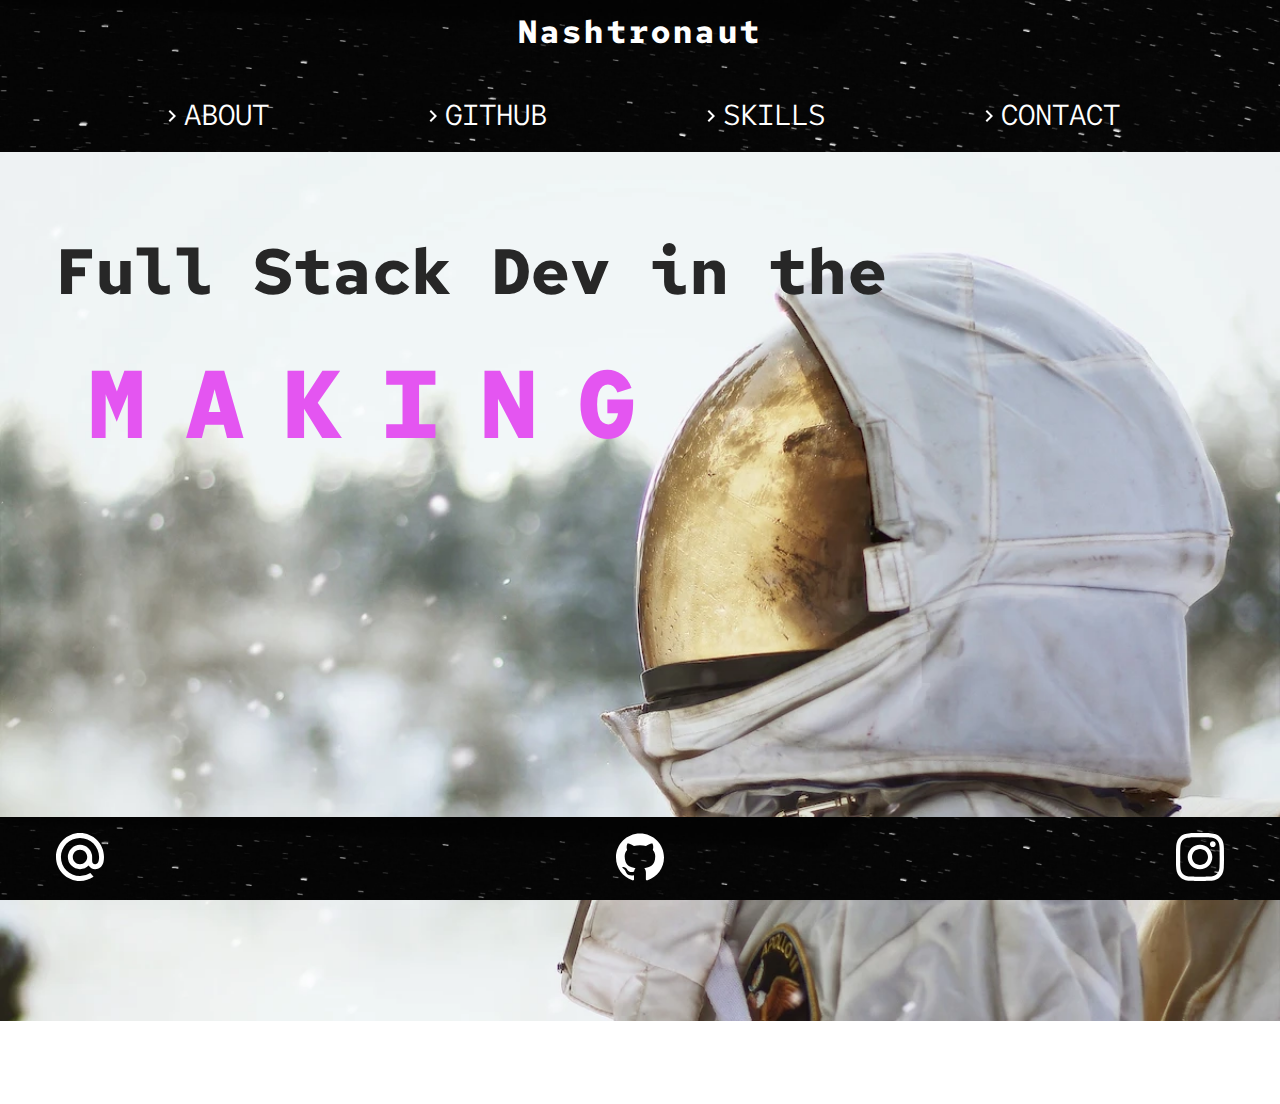
==== index.html @ c69553e6 "some work on media queries not functioning" ====
<!DOCTYPE html>
<html lang="en">
<head>
  <meta charset="UTF-8">
  <title>Nashtronaut Developer</title>
  <meta name="Author" content="Nash Boisvert">
  <meta content="width=device-width, initial-scale=1" name="viewport" />
  <link rel="preconnect" href="https://fonts.googleapis.com">
  <link rel="preconnect" href="https://fonts.gstatic.com" crossorigin>
  <link href="https://fonts.googleapis.com/css2?family=Red+Hat+Mono:wght@400;700&display=swap" rel="stylesheet">
  <link rel="stylesheet" href="css/reset.css">
  <link rel="stylesheet" href="css/styles.css">
  <script src="js/index.js" defer></script>
  <script src="js/projects.js"></script>
  <script src="js/skills.js"></script>
</head>
<body>
  <header>
    <div class="header-container">
      <h1><a href="#">Nashtronaut</a></h1>
      <svg class="menu-icon" xmlns="http://www.w3.org/2000/svg" height="24px" viewBox="0 0 24 24" width="24px" 
           fill="#FFFFFF"><path d="M0 0h24v24H0V0z" fill="none"/><path d="M6 10c-1.1 0-2 .9-2 2s.9 2 2 2 2-.9 2-2-.9-2-2-2zm12 0c-1.1 0-2 .9-2 2s.9 2 2 2 2-.9 2-2-.9-2-2-2zm-6 0c-1.1 0-2 .9-2 2s.9 2 2 2 2-.9 2-2-.9-2-2-2z"/></svg>
      <nav>
        <h2 class="hidden">Main navigation</h2>
        <ul class="main-menu">
          <li><svg xmlns="http://www.w3.org/2000/svg" height="24px" viewBox="0 0 24 24" width="24px" 
                   fill="#FFFFFF"><path d="M0 0h24v24H0V0z" fill="none"/><path 
                  d="M10 6L8.59 7.41 13.17 12l-4.58 4.59L10 18l6-6-6-6z"/></svg><a href="about.html">About</a></li>
          <li><svg xmlns="http://www.w3.org/2000/svg" height="24px" viewBox="0 0 24 24" width="24px" fill="#FFFFFF"><path d="M0 0h24v24H0V0z" fill="none"/><path d="M10 6L8.59 7.41 13.17 12l-4.58 4.59L10 18l6-6-6-6z"/></svg><a href="https://github.com/Nashtronaut">Github</a></li>
          <li><svg xmlns="http://www.w3.org/2000/svg" height="24px" viewBox="0 0 24 24" width="24px" 
                   fill="#FFFFFF"><path d="M0 0h24v24H0V0z" fill="none"/><path 
                  d="M10 6L8.59 7.41 13.17 12l-4.58 4.59L10 18l6-6-6-6z"/></svg><a href="skills.html">Skills</a></li>
          <li><svg xmlns="http://www.w3.org/2000/svg" height="24px" viewBox="0 0 24 24" width="24px"
                   fill="#FFFFFF"><path d="M0 0h24v24H0V0z" fill="none"/><path
                  d="M10 6L8.59 7.41 13.17 12l-4.58 4.59L10 18l6-6-6-6z"/></svg><a href="contact.html">Contact</a></li>
          
        </ul>
      </nav>
    </div>
  </header>
  
  <div class="main-page-content">
    <div class="title-container">
      <h2><span>Full </span><span>Stack </span><span>Dev </span><span>in the </span><span>Making</span></h2>  
    </div>
  </div>
  
  <footer>
    <div class="footer-container">
      <ul>
        <li><a href="contact.html"><svg role="img" viewBox="0 0 24 24" xmlns="http://www.w3.org/2000/svg"><title>Mail.Ru</title><path d="M15.61 12c0 1.99-1.62 3.61-3.61 3.61-1.99 0-3.61-1.62-3.61-3.61 0-1.99 1.62-3.61 3.61-3.61 1.99 0 3.61 1.62 3.61 3.61M12 0C5.383 0 0 5.383 0 12s5.383 12 12 12c2.424 0 4.761-.722 6.76-2.087l.034-.024-1.617-1.879-.027.017A9.494 9.494 0 0 1 12 21.54c-5.26 0-9.54-4.28-9.54-9.54 0-5.26 4.28-9.54 9.54-9.54 5.26 0 9.54 4.28 9.54 9.54a9.63 9.63 0 0 1-.225 2.05c-.301 1.239-1.169 1.618-1.82 1.568-.654-.053-1.42-.52-1.426-1.661V12A6.076 6.076 0 0 0 12 5.93 6.076 6.076 0 0 0 5.93 12 6.076 6.076 0 0 0 12 18.07a6.02 6.02 0 0 0 4.3-1.792 3.9 3.9 0 0 0 3.32 1.805c.874 0 1.74-.292 2.437-.821.719-.547 1.256-1.336 1.553-2.285.047-.154.135-.504.135-.507l.002-.013c.175-.76.253-1.52.253-2.457 0-6.617-5.383-12-12-12"/></svg></a></li>
        <li><a href="https://github.com/Nashtronaut"><svg role="img" viewBox="0 0 24 24" xmlns="http://www.w3.org/2000/svg"><title>GitHub</title><path d="M12 .297c-6.63 0-12 5.373-12 12 0 5.303 3.438 9.8 8.205 11.385.6.113.82-.258.82-.577 0-.285-.01-1.04-.015-2.04-3.338.724-4.042-1.61-4.042-1.61C4.422 18.07 3.633 17.7 3.633 17.7c-1.087-.744.084-.729.084-.729 1.205.084 1.838 1.236 1.838 1.236 1.07 1.835 2.809 1.305 3.495.998.108-.776.417-1.305.76-1.605-2.665-.3-5.466-1.332-5.466-5.93 0-1.31.465-2.38 1.235-3.22-.135-.303-.54-1.523.105-3.176 0 0 1.005-.322 3.3 1.23.96-.267 1.98-.399 3-.405 1.02.006 2.04.138 3 .405 2.28-1.552 3.285-1.23 3.285-1.23.645 1.653.24 2.873.12 3.176.765.84 1.23 1.91 1.23 3.22 0 4.61-2.805 5.625-5.475 5.92.42.36.81 1.096.81 2.22 0 1.606-.015 2.896-.015 3.286 0 .315.21.69.825.57C20.565 22.092 24 17.592 24 12.297c0-6.627-5.373-12-12-12"/></svg></a></li>
        <li><a href="https://www.instagram.com/nashtronaut_"><svg role="img" viewBox="0 0 24 24" 
                                                xmlns="http://www.w3.org/2000/svg"><title>
          Instagram</title><path d="M12 0C8.74 0 8.333.015 7.053.072 5.775.132 4.905.333 4.14.63c-.789.306-1.459.717-2.126 1.384S.935 3.35.63 4.14C.333 4.905.131 5.775.072 7.053.012 8.333 0 8.74 0 12s.015 3.667.072 4.947c.06 1.277.261 2.148.558 2.913.306.788.717 1.459 1.384 2.126.667.666 1.336 1.079 2.126 1.384.766.296 1.636.499 2.913.558C8.333 23.988 8.74 24 12 24s3.667-.015 4.947-.072c1.277-.06 2.148-.262 2.913-.558.788-.306 1.459-.718 2.126-1.384.666-.667 1.079-1.335 1.384-2.126.296-.765.499-1.636.558-2.913.06-1.28.072-1.687.072-4.947s-.015-3.667-.072-4.947c-.06-1.277-.262-2.149-.558-2.913-.306-.789-.718-1.459-1.384-2.126C21.319 1.347 20.651.935 19.86.63c-.765-.297-1.636-.499-2.913-.558C15.667.012 15.26 0 12 0zm0 2.16c3.203 0 3.585.016 4.85.071 1.17.055 1.805.249 2.227.415.562.217.96.477 1.382.896.419.42.679.819.896 1.381.164.422.36 1.057.413 2.227.057 1.266.07 1.646.07 4.85s-.015 3.585-.074 4.85c-.061 1.17-.256 1.805-.421 2.227-.224.562-.479.96-.899 1.382-.419.419-.824.679-1.38.896-.42.164-1.065.36-2.235.413-1.274.057-1.649.07-4.859.07-3.211 0-3.586-.015-4.859-.074-1.171-.061-1.816-.256-2.236-.421-.569-.224-.96-.479-1.379-.899-.421-.419-.69-.824-.9-1.38-.165-.42-.359-1.065-.42-2.235-.045-1.26-.061-1.649-.061-4.844 0-3.196.016-3.586.061-4.861.061-1.17.255-1.814.42-2.234.21-.57.479-.96.9-1.381.419-.419.81-.689 1.379-.898.42-.166 1.051-.361 2.221-.421 1.275-.045 1.65-.06 4.859-.06l.045.03zm0 3.678c-3.405 0-6.162 2.76-6.162 6.162 0 3.405 2.76 6.162 6.162 6.162 3.405 0 6.162-2.76 6.162-6.162 0-3.405-2.76-6.162-6.162-6.162zM12 16c-2.21 0-4-1.79-4-4s1.79-4 4-4 4 1.79 4 4-1.79 4-4 4zm7.846-10.405c0 .795-.646 1.44-1.44 1.44-.795 0-1.44-.646-1.44-1.44 0-.794.646-1.439 1.44-1.439.793-.001 1.44.645 1.44 1.439z"/></svg></a></li>
      </ul>
    </div>
  </footer>
</body>
</html>
---- css/styles.css ----
/*color pallette
hot pink #E455F1
black #272727

*/

body {
    font-family: 'Red Hat Mono', monospace;
    color: #272727;
}

/* Header/Nav styling */

.active {
    max-height: 100vh;
}

.footer-container a svg,
.main-menu li a,
nav,
.header-container h1 a,
.menu-icon {
    transition: 0.5s ease-in-out;
}

.footer-container a svg:hover,
.menu-icon:hover {
    fill: #E455F1;
}

footer,
header {
    background-image: url("../assests/images/neonbrand-OjxsirfohHU-unsplash.jpg");
    background-repeat: no-repeat;
    background-size: cover;
    color: white;
    padding: 1rem;
}

header {
    position: sticky;
    top: 0;
}

.header-container {
    display: flex;
    flex-flow: row wrap;
    justify-content: space-between;
    align-items: center;
    font-size: 1.5rem;
    max-width: 75rem;
    margin: 0 auto;
}

.header-container h1 a {
    letter-spacing: 0.2rem;
    text-decoration: none;
    color: white;
}


nav {
    width: 100%;
    text-align: right;
    line-height: 2.5;
    max-height: 0;
    overflow: hidden;
}

.main-menu li {
    display: flex;
    justify-content: right;
    align-items: center;
    font-size: 2rem;
    text-transform: uppercase;
}

.main-menu li a {
    color: white;
    text-decoration: none;
}

.main-menu li a:hover,
.header-container h1 a:hover,
.menu-icon:hover {
    color: #E455F1;
}

.main-menu li:first-child {
    margin-top: 2rem;
}

/* Home Page Content*/

.main-page-content {
    background-image: url("../assests/images/main-page-background-small.webp");
    background-size: cover;
    background-repeat: no-repeat;
    background-position-x: 40%;
    background-position-y: 40%;
    height: 93vh;
    padding: 1rem;
}

.title-container {
    max-width: 75rem;
    margin: 0 auto;
}

.title-container h2 {
    font-size: 3.5rem;
    max-font-size: 3.5rem;
    width: 70%;
    padding: 1rem;
    border-radius: 1rem;
    letter-spacing: 0.1rem;
    line-height: 1.25;
}

.title-container span {
    display: block;
}

.title-container span:last-of-type {
    color: #E455F1;
    margin-top: 2rem;
    letter-spacing: 0.7rem;
}

/* Skills Page Styles */

.skills-background {
    background-image: url("../assests/images/skills-page-background-second.webp");
    background-size: cover;
    background-position-x: 55%;
    background-repeat: no-repeat;
    padding: 1.5rem;
    height: 100vh;
}

.skill-flex-container {
    display: flex;
    flex-flow: column;
    gap: 1.5rem;
    max-width: 83rem;
    margin: 0 auto;
}

.skill {
    display: flex;
    flex-flow: column;
    justify-content: center;
    align-items: center;
    gap: 1rem;
    background: rgba(0,0,0,0.65);
    padding: 1.5rem;
    color: white;
    line-height: 2.5;
    border-radius: 1rem;
    box-shadow: 0 0 1px 1px rgba(0,0,0,0.65);
    text-align: center;
}

.skill img {
    width: 15%;
}

.progress-container {
    display: block;
    height: 1rem;
    width: 80%;
    background-color: grey;
    border-radius: 1rem;
}

.progress-bar {
    background-color: #E455F1;
    height: 1rem;
    width: 80%;
    border-radius: 1rem;
}

/* Footer Styles */
footer {
    position: sticky;
    bottom: 0;
}

.footer-container {
    max-width: 75rem;
    margin: 0 auto;
}

.footer-container ul {
    display: flex;
    justify-content: space-between;
    align-items: center;
    padding: 0 1rem;
}

.footer-container svg {
    fill: white;
    width: 2rem;
}

@media screen and (min-width: 480px) {
    /* MEDIUM Nav Bar*/
    
    .title-container {
        position: relative;
        top: -5rem
    }
    
    .menu-icon {
        display: none;
    }
    
    header h1 {
        font-size: 2rem;
    }
    
    .header-container {
        align-items: center;
        justify-content: center;
    }
    
    header {
        padding-bottom: 0;
    }
    
    nav {
        width: 100%;
        max-height: initial;
        margin-top: 2rem;
    }
    
    .main-menu {
        display: flex;
        justify-content: space-evenly;
        gap: 2rem;
    }
    
    .main-menu li {
        font-size: 1.3rem;
    }
    
    .main-menu li:first-child {
        margin: 0;
    }
    
    /* MEDIUM Main Page Content */
    .main-page-content {
        background-image: url("../assests/images/main-page-background-medium.webp");
    }
    
    .main-page-content h2 {
        text-align: center;
        margin: 0 auto;
        width: 100%;
        position: relative;
        top: 8rem;
        font-size: 7vw;
    }
    
    .main-page-content span {
        display: inline;
    }
    
    .main-page-content span:last-of-type {
        display: block;
        letter-spacing: 2.5rem;
        margin: 2rem;
        font-weight: 700;
    }

    .footer-container svg {
        width: 3rem;
    }
    
    /*MEDIUM Skills Page */
    
    .skill {
        width: 39%;
    }
    
    .skill h2 {
        font-size: 1.5rem;
    }
    
    .skill p:last-of-type {
        font-size: 1.3rem;
        font-weight: bold;
    }
    
    .skill-flex-container {
        flex-flow: row wrap;
        justify-content: center;
    }
}

@media screen and (min-width: 770px) {
    .main-page-content {
        background-position-y: 10;
    }
    
    .title-container h2 {
        font-size: 4rem;
        text-align: left;
    }
    
    .title-container h2 span:last-of-type {
        font-size: 6rem;
        text-transform: uppercase;
    }
    
    .main-menu li {
        font-size: 1.8rem;
    }
    
    .skill {
        width: 25%;
    }
}
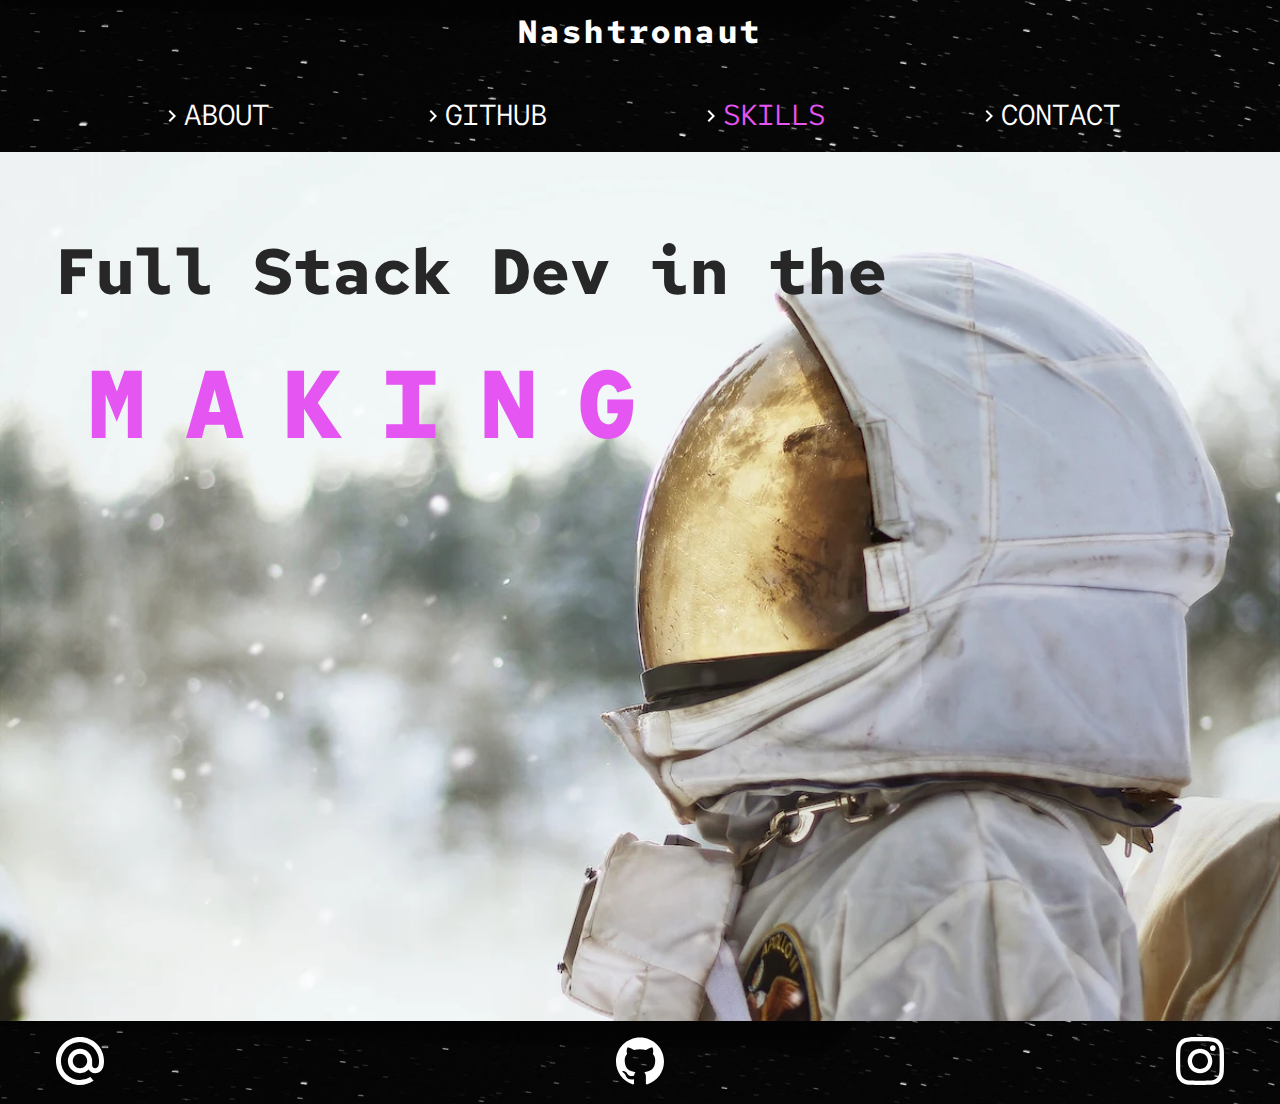
==== commit 9bb9779f: "Copy and pasted working nav from other pages" ====
--- a/index.html
+++ b/index.html
@@ -15,29 +15,29 @@
   <script src="js/skills.js"></script>
 </head>
 <body>
-  <header>
-    <div class="header-container">
-      <h1><a href="#">Nashtronaut</a></h1>
-      <svg class="menu-icon" xmlns="http://www.w3.org/2000/svg" height="24px" viewBox="0 0 24 24" width="24px" 
-           fill="#FFFFFF"><path d="M0 0h24v24H0V0z" fill="none"/><path d="M6 10c-1.1 0-2 .9-2 2s.9 2 2 2 2-.9 2-2-.9-2-2-2zm12 0c-1.1 0-2 .9-2 2s.9 2 2 2 2-.9 2-2-.9-2-2-2zm-6 0c-1.1 0-2 .9-2 2s.9 2 2 2 2-.9 2-2-.9-2-2-2z"/></svg>
-      <nav>
-        <h2 class="hidden">Main navigation</h2>
-        <ul class="main-menu">
-          <li><svg xmlns="http://www.w3.org/2000/svg" height="24px" viewBox="0 0 24 24" width="24px" 
-                   fill="#FFFFFF"><path d="M0 0h24v24H0V0z" fill="none"/><path 
-                  d="M10 6L8.59 7.41 13.17 12l-4.58 4.59L10 18l6-6-6-6z"/></svg><a href="about.html">About</a></li>
-          <li><svg xmlns="http://www.w3.org/2000/svg" height="24px" viewBox="0 0 24 24" width="24px" fill="#FFFFFF"><path d="M0 0h24v24H0V0z" fill="none"/><path d="M10 6L8.59 7.41 13.17 12l-4.58 4.59L10 18l6-6-6-6z"/></svg><a href="https://github.com/Nashtronaut">Github</a></li>
-          <li><svg xmlns="http://www.w3.org/2000/svg" height="24px" viewBox="0 0 24 24" width="24px" 
-                   fill="#FFFFFF"><path d="M0 0h24v24H0V0z" fill="none"/><path 
-                  d="M10 6L8.59 7.41 13.17 12l-4.58 4.59L10 18l6-6-6-6z"/></svg><a href="skills.html">Skills</a></li>
-          <li><svg xmlns="http://www.w3.org/2000/svg" height="24px" viewBox="0 0 24 24" width="24px"
-                   fill="#FFFFFF"><path d="M0 0h24v24H0V0z" fill="none"/><path
-                  d="M10 6L8.59 7.41 13.17 12l-4.58 4.59L10 18l6-6-6-6z"/></svg><a href="contact.html">Contact</a></li>
-          
-        </ul>
-      </nav>
-    </div>
-  </header>
+<header>
+  <div class="header-container">
+    <h1><a href="index.html">Nashtronaut</a></h1>
+    <svg class="menu-icon" xmlns="http://www.w3.org/2000/svg" height="24px" viewBox="0 0 24 24" width="24px"
+         fill="#FFFFFF"><path d="M0 0h24v24H0V0z" fill="none"/><path d="M6 10c-1.1 0-2 .9-2 2s.9 2 2 2 2-.9 2-2-.9-2-2-2zm12 0c-1.1 0-2 .9-2 2s.9 2 2 2 2-.9 2-2-.9-2-2-2zm-6 0c-1.1 0-2 .9-2 2s.9 2 2 2 2-.9 2-2-.9-2-2-2z"/></svg>
+    <nav>
+      <h2 class="hidden">Main navigation</h2>
+      <ul class="main-menu">
+        <li><svg xmlns="http://www.w3.org/2000/svg" height="24px" viewBox="0 0 24 24" width="24px"
+                 fill="#FFFFFF"><path d="M0 0h24v24H0V0z" fill="none"/><path
+                d="M10 6L8.59 7.41 13.17 12l-4.58 4.59L10 18l6-6-6-6z"/></svg><a href="about.html">About</a></li>
+        <li><svg xmlns="http://www.w3.org/2000/svg" height="24px" viewBox="0 0 24 24" width="24px" fill="#FFFFFF"><path d="M0 0h24v24H0V0z" fill="none"/><path d="M10 6L8.59 7.41 13.17 12l-4.58 4.59L10 18l6-6-6-6z"/></svg><a href="https://github.com/Nashtronaut">Github</a></li>
+        <li><svg xmlns="http://www.w3.org/2000/svg" height="24px" viewBox="0 0 24 24" width="24px"
+                 fill="#FFFFFF"><path d="M0 0h24v24H0V0z" fill="none"/><path
+                d="M10 6L8.59 7.41 13.17 12l-4.58 4.59L10 18l6-6-6-6z"/></svg><a style="color: #E455F1" href="skills.html">Skills
+        </a></li>
+        <li><svg xmlns="http://www.w3.org/2000/svg" height="24px" viewBox="0 0 24 24" width="24px"
+                 fill="#FFFFFF"><path d="M0 0h24v24H0V0z" fill="none"/><path
+                d="M10 6L8.59 7.41 13.17 12l-4.58 4.59L10 18l6-6-6-6z"/></svg><a href="contact.html">Contact</a></li>
+      </ul>
+    </nav>
+  </div>
+</header>
   
   <div class="main-page-content">
     <div class="title-container">
--- a/css/styles.css
+++ b/css/styles.css
@@ -135,7 +135,8 @@
     background-position-x: 55%;
     background-repeat: no-repeat;
     padding: 1.5rem;
-    height: 100vh;
+    height: 101vh;
+    background-attachment: fixed;
 }
 
 .skill-flex-container {
@@ -181,10 +182,7 @@
 }
 
 /* Footer Styles */
-footer {
-    position: sticky;
-    bottom: 0;
-}
+
 
 .footer-container {
     max-width: 75rem;
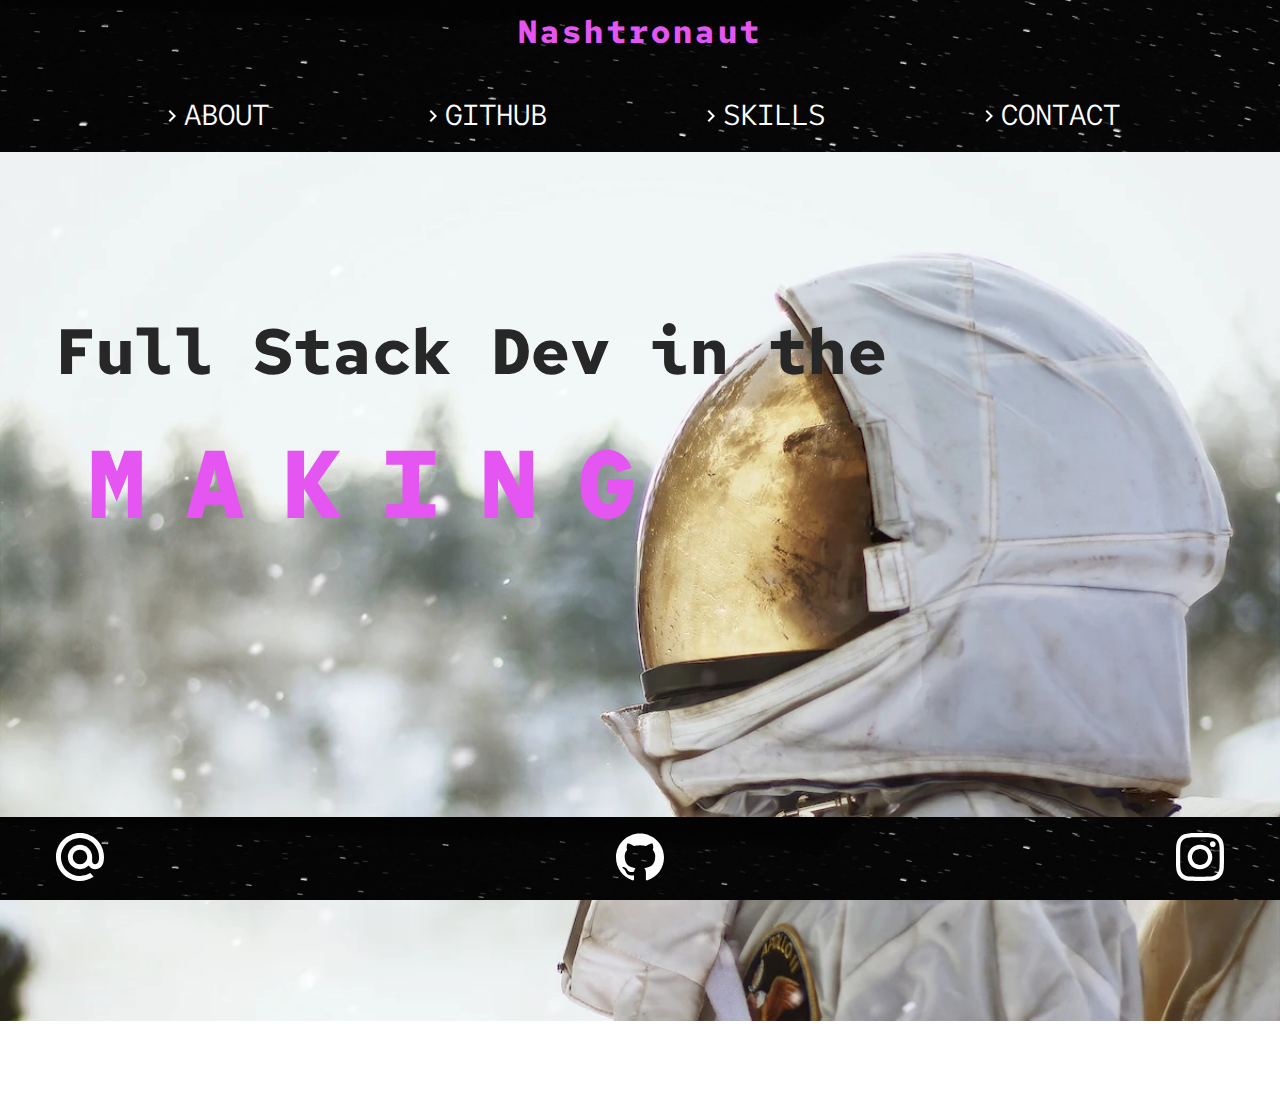
==== commit ebf88e03: "Finished contact page, needs testing" ====
--- a/index.html
+++ b/index.html
@@ -17,7 +17,7 @@
 <body>
 <header>
   <div class="header-container">
-    <h1><a href="index.html">Nashtronaut</a></h1>
+    <h1><a href="index.html" style="color: #E455F1">Nashtronaut</a></h1>
     <svg class="menu-icon" xmlns="http://www.w3.org/2000/svg" height="24px" viewBox="0 0 24 24" width="24px"
          fill="#FFFFFF"><path d="M0 0h24v24H0V0z" fill="none"/><path d="M6 10c-1.1 0-2 .9-2 2s.9 2 2 2 2-.9 2-2-.9-2-2-2zm12 0c-1.1 0-2 .9-2 2s.9 2 2 2 2-.9 2-2-.9-2-2-2zm-6 0c-1.1 0-2 .9-2 2s.9 2 2 2 2-.9 2-2-.9-2-2-2z"/></svg>
     <nav>
@@ -29,7 +29,7 @@
         <li><svg xmlns="http://www.w3.org/2000/svg" height="24px" viewBox="0 0 24 24" width="24px" fill="#FFFFFF"><path d="M0 0h24v24H0V0z" fill="none"/><path d="M10 6L8.59 7.41 13.17 12l-4.58 4.59L10 18l6-6-6-6z"/></svg><a href="https://github.com/Nashtronaut">Github</a></li>
         <li><svg xmlns="http://www.w3.org/2000/svg" height="24px" viewBox="0 0 24 24" width="24px"
                  fill="#FFFFFF"><path d="M0 0h24v24H0V0z" fill="none"/><path
-                d="M10 6L8.59 7.41 13.17 12l-4.58 4.59L10 18l6-6-6-6z"/></svg><a style="color: #E455F1" href="skills.html">Skills
+                d="M10 6L8.59 7.41 13.17 12l-4.58 4.59L10 18l6-6-6-6z"/></svg><a href="skills.html">Skills
         </a></li>
         <li><svg xmlns="http://www.w3.org/2000/svg" height="24px" viewBox="0 0 24 24" width="24px"
                  fill="#FFFFFF"><path d="M0 0h24v24H0V0z" fill="none"/><path
--- a/css/styles.css
+++ b/css/styles.css
@@ -38,8 +38,6 @@
 }
 
 header {
-    position: sticky;
-    top: 0;
 }
 
 .header-container {
@@ -132,11 +130,10 @@
 .skills-background {
     background-image: url("../assests/images/skills-page-background-second.webp");
     background-size: cover;
-    background-position-x: 55%;
+    background-position-x: 50%;
     background-repeat: no-repeat;
     padding: 1.5rem;
-    height: 101vh;
-    background-attachment: fixed;
+    min-height: 100vh;
 }
 
 .skill-flex-container {
@@ -181,8 +178,107 @@
     border-radius: 1rem;
 }
 
+/* Contact Page */
+
+.contact-background {
+    display: flex;
+    justify-content: center;
+    align-items: center;
+    background-image: url("../assests/images/contact-page.jpg");
+    background-size: cover;
+    background-position-x: 28%;
+    min-height: 100vh;
+    padding: 1rem;
+}
+
+.email-me {
+    text-align: center;
+    border-radius: 1rem;
+    color: white;
+    width: 100%;
+    background-color: rgba(0,0,0,0.7);
+    max-width: 70rem;
+    margin: 0 auto;
+}
+
+.email-me h2 {
+    font-size: 2rem;
+    letter-spacing: 0.2rem;
+    margin: 3rem;
+}
+
+.email-me h2 span {
+    font-size: 3rem;
+    color: #E455F1;
+    text-transform: uppercase;
+}
+
+.email-me p {
+    font-size: 2rem;
+    text-decoration: underline;
+}
+
+.email-me form {
+    display: flex;
+    flex-flow: column;
+    height: 50rem;
+    padding: 1rem;
+    max-width: 50rem;
+    margin: 0 auto;
+}
+
+.email-me textarea,
+.email-me input {
+    margin: 0.7rem;
+    background-color: rgba(0,0,0,0.8);
+    color: white;
+    padding: 1rem;
+    font-size: 1rem;
+    outline: none;
+}
+
+.email-me textarea {
+    height: 70%;
+    font-size: 1rem;
+}
+
+.email-me textarea:focus,
+.email-me input:focus {
+    border: 1px solid #E455F1;
+}
+
+
+.email-me button {
+    width: 50%;
+    margin: 1rem auto;
+    padding: 0.5rem 1rem;
+    border-radius: 1rem;
+    font-size: 1.5rem;
+    border: none;
+    box-shadow:  inset 0 0 3px rgba(0,0,0, 0.9);
+    transition: 0.5s ease-in-out;
+    outline: none;
+}
+
+.email-me button:hover,
+.email-me button:active {
+    background-color: #E455F1;
+    box-shadow:  inset 0 0 3px rgba(100,100,100,0.9);
+    color: white;
+    width: 55%;
+}
+
+.email-me button:focus {
+    border: 1px solid #E455F1;
+}
+
+
 /* Footer Styles */
 
+footer {
+    position: sticky;
+    bottom: 0;
+}
 
 .footer-container {
     max-width: 75rem;
@@ -203,11 +299,6 @@
 
 @media screen and (min-width: 480px) {
     /* MEDIUM Nav Bar*/
-    
-    .title-container {
-        position: relative;
-        top: -5rem
-    }
     
     .menu-icon {
         display: none;
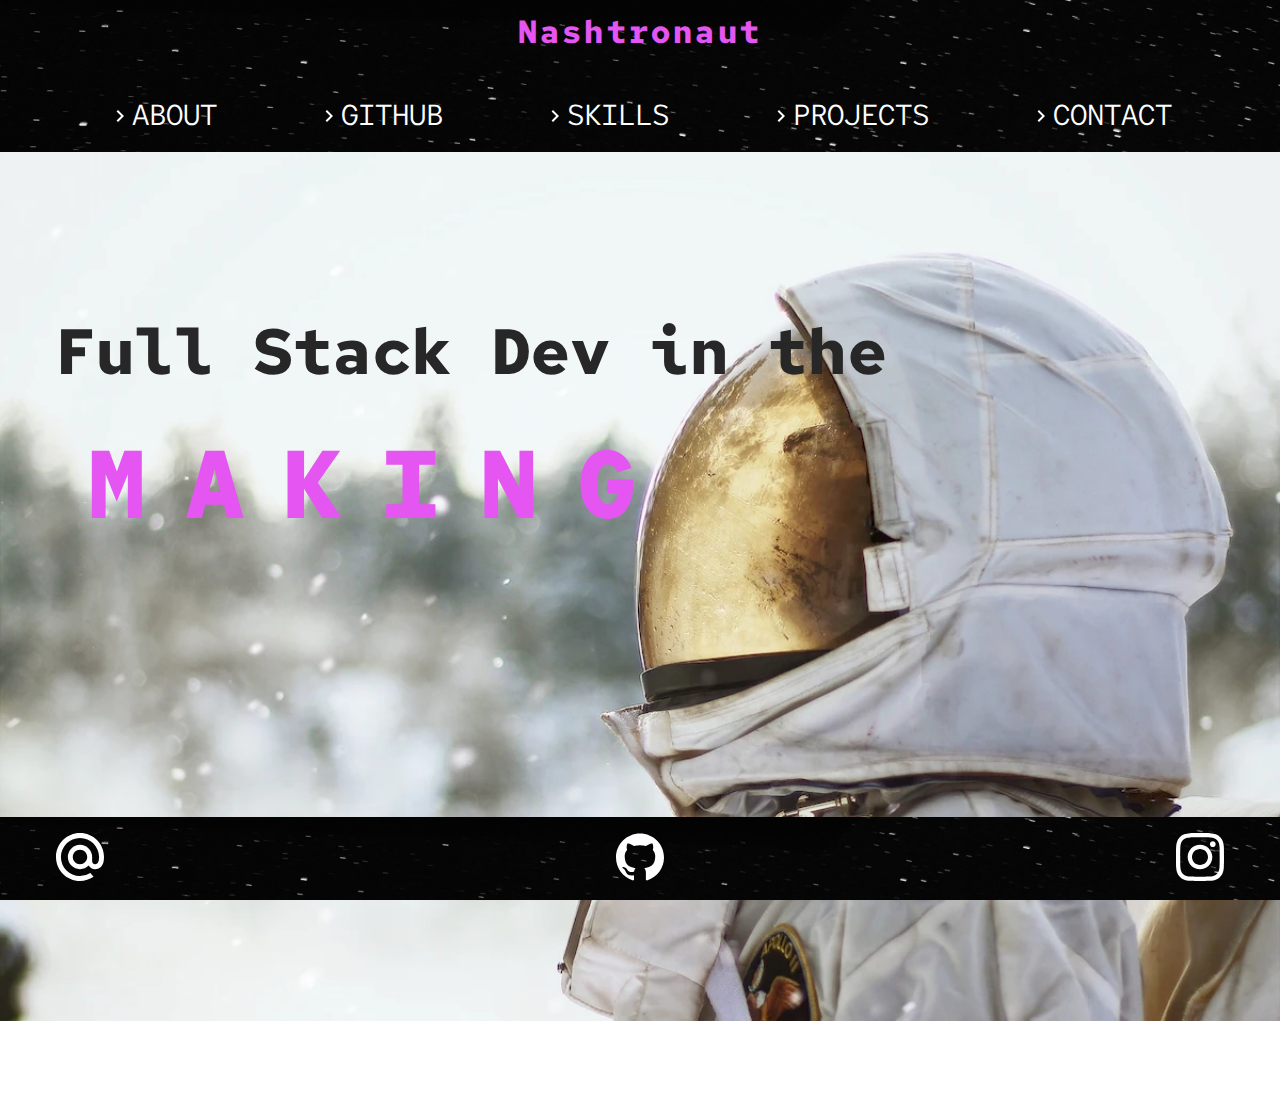
==== commit 97c795da: "added projects link to all pages" ====
--- a/index.html
+++ b/index.html
@@ -33,6 +33,9 @@
         </a></li>
         <li><svg xmlns="http://www.w3.org/2000/svg" height="24px" viewBox="0 0 24 24" width="24px"
                  fill="#FFFFFF"><path d="M0 0h24v24H0V0z" fill="none"/><path
+                d="M10 6L8.59 7.41 13.17 12l-4.58 4.59L10 18l6-6-6-6z"/></svg><a href="contact.html">Projects</a></li>
+        <li><svg xmlns="http://www.w3.org/2000/svg" height="24px" viewBox="0 0 24 24" width="24px"
+                 fill="#FFFFFF"><path d="M0 0h24v24H0V0z" fill="none"/><path
                 d="M10 6L8.59 7.41 13.17 12l-4.58 4.59L10 18l6-6-6-6z"/></svg><a href="contact.html">Contact</a></li>
       </ul>
     </nav>
--- a/css/styles.css
+++ b/css/styles.css
@@ -297,7 +297,7 @@
     width: 2rem;
 }
 
-@media screen and (min-width: 480px) {
+@media screen and (min-width: 550px) {
     /* MEDIUM Nav Bar*/
     
     .menu-icon {
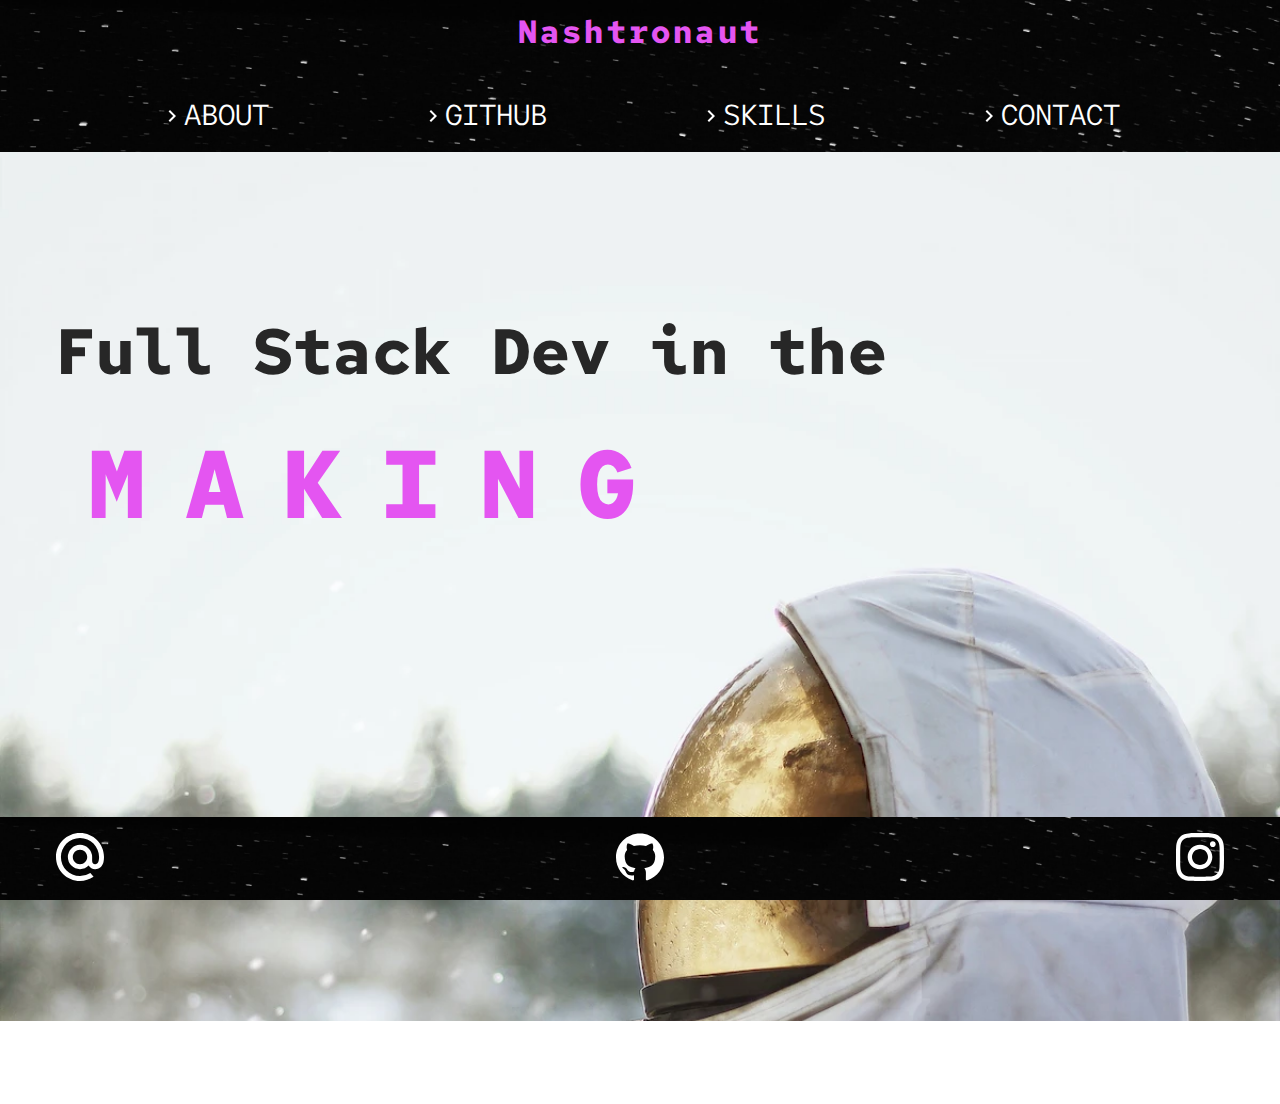
==== commit 20030399: "removed projects link for later date" ====
--- a/index.html
+++ b/index.html
@@ -4,7 +4,7 @@
   <meta charset="UTF-8">
   <title>Nashtronaut Developer</title>
   <meta name="Author" content="Nash Boisvert">
-  <meta content="width=device-width, initial-scale=1" name="viewport" />
+  <meta content="width=device-width, initial-scale=1" name="viewport"/>
   <link rel="preconnect" href="https://fonts.googleapis.com">
   <link rel="preconnect" href="https://fonts.gstatic.com" crossorigin>
   <link href="https://fonts.googleapis.com/css2?family=Red+Hat+Mono:wght@400;700&display=swap" rel="stylesheet">
@@ -19,45 +19,80 @@
   <div class="header-container">
     <h1><a href="index.html" style="color: #E455F1">Nashtronaut</a></h1>
     <svg class="menu-icon" xmlns="http://www.w3.org/2000/svg" height="24px" viewBox="0 0 24 24" width="24px"
-         fill="#FFFFFF"><path d="M0 0h24v24H0V0z" fill="none"/><path d="M6 10c-1.1 0-2 .9-2 2s.9 2 2 2 2-.9 2-2-.9-2-2-2zm12 0c-1.1 0-2 .9-2 2s.9 2 2 2 2-.9 2-2-.9-2-2-2zm-6 0c-1.1 0-2 .9-2 2s.9 2 2 2 2-.9 2-2-.9-2-2-2z"/></svg>
+         fill="#FFFFFF">
+      <path d="M0 0h24v24H0V0z" fill="none"/>
+      <path d="M6 10c-1.1 0-2 .9-2 2s.9 2 2 2 2-.9 2-2-.9-2-2-2zm12 0c-1.1 0-2 .9-2 2s.9 2 2 2 2-.9 2-2-.9-2-2-2zm-6 0c-1.1 0-2 .9-2 2s.9 2 2 2 2-.9 2-2-.9-2-2-2z"/>
+    </svg>
     <nav>
       <h2 class="hidden">Main navigation</h2>
       <ul class="main-menu">
-        <li><svg xmlns="http://www.w3.org/2000/svg" height="24px" viewBox="0 0 24 24" width="24px"
-                 fill="#FFFFFF"><path d="M0 0h24v24H0V0z" fill="none"/><path
-                d="M10 6L8.59 7.41 13.17 12l-4.58 4.59L10 18l6-6-6-6z"/></svg><a href="about.html">About</a></li>
-        <li><svg xmlns="http://www.w3.org/2000/svg" height="24px" viewBox="0 0 24 24" width="24px" fill="#FFFFFF"><path d="M0 0h24v24H0V0z" fill="none"/><path d="M10 6L8.59 7.41 13.17 12l-4.58 4.59L10 18l6-6-6-6z"/></svg><a href="https://github.com/Nashtronaut">Github</a></li>
-        <li><svg xmlns="http://www.w3.org/2000/svg" height="24px" viewBox="0 0 24 24" width="24px"
-                 fill="#FFFFFF"><path d="M0 0h24v24H0V0z" fill="none"/><path
-                d="M10 6L8.59 7.41 13.17 12l-4.58 4.59L10 18l6-6-6-6z"/></svg><a href="skills.html">Skills
-        </a></li>
-        <li><svg xmlns="http://www.w3.org/2000/svg" height="24px" viewBox="0 0 24 24" width="24px"
-                 fill="#FFFFFF"><path d="M0 0h24v24H0V0z" fill="none"/><path
-                d="M10 6L8.59 7.41 13.17 12l-4.58 4.59L10 18l6-6-6-6z"/></svg><a href="contact.html">Projects</a></li>
-        <li><svg xmlns="http://www.w3.org/2000/svg" height="24px" viewBox="0 0 24 24" width="24px"
-                 fill="#FFFFFF"><path d="M0 0h24v24H0V0z" fill="none"/><path
-                d="M10 6L8.59 7.41 13.17 12l-4.58 4.59L10 18l6-6-6-6z"/></svg><a href="contact.html">Contact</a></li>
+        <li>
+          <svg xmlns="http://www.w3.org/2000/svg" height="24px" viewBox="0 0 24 24" width="24px" fill="#FFFFFF">
+            <path d="M0 0h24v24H0V0z" fill="none"/>
+            <path d="M10 6L8.59 7.41 13.17 12l-4.58 4.59L10 18l6-6-6-6z"/>
+          </svg>
+          <a href="about.html">About</a></li>
+        <li>
+          <svg xmlns="http://www.w3.org/2000/svg" height="24px" viewBox="0 0 24 24" width="24px" fill="#FFFFFF">
+            <path d="M0 0h24v24H0V0z" fill="none"/>
+            <path d="M10 6L8.59 7.41 13.17 12l-4.58 4.59L10 18l6-6-6-6z"/>
+          </svg>
+          <a href="https://github.com/Nashtronaut">Github</a></li>
+        <li>
+          <svg xmlns="http://www.w3.org/2000/svg" height="24px" viewBox="0 0 24 24" width="24px"
+               fill="#FFFFFF">
+            <path d="M0 0h24v24H0V0z" fill="none"/>
+            <path d="M10 6L8.59 7.41 13.17 12l-4.58 4.59L10 18l6-6-6-6z"/>
+          </svg>
+          <a href="skills.html">Skills
+          </a></li>
+        <!--<li>
+          <svg xmlns="http://www.w3.org/2000/svg" height="24px" viewBox="0 0 24 24" width="24px"
+               fill="#FFFFFF">
+            <path d="M0 0h24v24H0V0z" fill="none"/>
+            <path d="M10 6L8.59 7.41 13.17 12l-4.58 4.59L10 18l6-6-6-6z"/>
+          </svg>
+          <a href="contact.html">Projects</a></li>-->
+        <li>
+          <svg xmlns="http://www.w3.org/2000/svg" height="24px" viewBox="0 0 24 24" width="24px"
+               fill="#FFFFFF">
+            <path d="M0 0h24v24H0V0z" fill="none"/>
+            <path d="M10 6L8.59 7.41 13.17 12l-4.58 4.59L10 18l6-6-6-6z"/>
+          </svg>
+          <a href="contact.html">Contact</a></li>
       </ul>
     </nav>
   </div>
 </header>
-  
-  <div class="main-page-content">
-    <div class="title-container">
-      <h2><span>Full </span><span>Stack </span><span>Dev </span><span>in the </span><span>Making</span></h2>  
-    </div>
+
+<div class="main-page-content">
+  <div class="title-container">
+    <h2><span>Full </span><span>Stack </span><span>Dev </span><span>in the </span><span>Making</span></h2>
   </div>
-  
-  <footer>
-    <div class="footer-container">
-      <ul>
-        <li><a href="contact.html"><svg role="img" viewBox="0 0 24 24" xmlns="http://www.w3.org/2000/svg"><title>Mail.Ru</title><path d="M15.61 12c0 1.99-1.62 3.61-3.61 3.61-1.99 0-3.61-1.62-3.61-3.61 0-1.99 1.62-3.61 3.61-3.61 1.99 0 3.61 1.62 3.61 3.61M12 0C5.383 0 0 5.383 0 12s5.383 12 12 12c2.424 0 4.761-.722 6.76-2.087l.034-.024-1.617-1.879-.027.017A9.494 9.494 0 0 1 12 21.54c-5.26 0-9.54-4.28-9.54-9.54 0-5.26 4.28-9.54 9.54-9.54 5.26 0 9.54 4.28 9.54 9.54a9.63 9.63 0 0 1-.225 2.05c-.301 1.239-1.169 1.618-1.82 1.568-.654-.053-1.42-.52-1.426-1.661V12A6.076 6.076 0 0 0 12 5.93 6.076 6.076 0 0 0 5.93 12 6.076 6.076 0 0 0 12 18.07a6.02 6.02 0 0 0 4.3-1.792 3.9 3.9 0 0 0 3.32 1.805c.874 0 1.74-.292 2.437-.821.719-.547 1.256-1.336 1.553-2.285.047-.154.135-.504.135-.507l.002-.013c.175-.76.253-1.52.253-2.457 0-6.617-5.383-12-12-12"/></svg></a></li>
-        <li><a href="https://github.com/Nashtronaut"><svg role="img" viewBox="0 0 24 24" xmlns="http://www.w3.org/2000/svg"><title>GitHub</title><path d="M12 .297c-6.63 0-12 5.373-12 12 0 5.303 3.438 9.8 8.205 11.385.6.113.82-.258.82-.577 0-.285-.01-1.04-.015-2.04-3.338.724-4.042-1.61-4.042-1.61C4.422 18.07 3.633 17.7 3.633 17.7c-1.087-.744.084-.729.084-.729 1.205.084 1.838 1.236 1.838 1.236 1.07 1.835 2.809 1.305 3.495.998.108-.776.417-1.305.76-1.605-2.665-.3-5.466-1.332-5.466-5.93 0-1.31.465-2.38 1.235-3.22-.135-.303-.54-1.523.105-3.176 0 0 1.005-.322 3.3 1.23.96-.267 1.98-.399 3-.405 1.02.006 2.04.138 3 .405 2.28-1.552 3.285-1.23 3.285-1.23.645 1.653.24 2.873.12 3.176.765.84 1.23 1.91 1.23 3.22 0 4.61-2.805 5.625-5.475 5.92.42.36.81 1.096.81 2.22 0 1.606-.015 2.896-.015 3.286 0 .315.21.69.825.57C20.565 22.092 24 17.592 24 12.297c0-6.627-5.373-12-12-12"/></svg></a></li>
-        <li><a href="https://www.instagram.com/nashtronaut_"><svg role="img" viewBox="0 0 24 24" 
-                                                xmlns="http://www.w3.org/2000/svg"><title>
-          Instagram</title><path d="M12 0C8.74 0 8.333.015 7.053.072 5.775.132 4.905.333 4.14.63c-.789.306-1.459.717-2.126 1.384S.935 3.35.63 4.14C.333 4.905.131 5.775.072 7.053.012 8.333 0 8.74 0 12s.015 3.667.072 4.947c.06 1.277.261 2.148.558 2.913.306.788.717 1.459 1.384 2.126.667.666 1.336 1.079 2.126 1.384.766.296 1.636.499 2.913.558C8.333 23.988 8.74 24 12 24s3.667-.015 4.947-.072c1.277-.06 2.148-.262 2.913-.558.788-.306 1.459-.718 2.126-1.384.666-.667 1.079-1.335 1.384-2.126.296-.765.499-1.636.558-2.913.06-1.28.072-1.687.072-4.947s-.015-3.667-.072-4.947c-.06-1.277-.262-2.149-.558-2.913-.306-.789-.718-1.459-1.384-2.126C21.319 1.347 20.651.935 19.86.63c-.765-.297-1.636-.499-2.913-.558C15.667.012 15.26 0 12 0zm0 2.16c3.203 0 3.585.016 4.85.071 1.17.055 1.805.249 2.227.415.562.217.96.477 1.382.896.419.42.679.819.896 1.381.164.422.36 1.057.413 2.227.057 1.266.07 1.646.07 4.85s-.015 3.585-.074 4.85c-.061 1.17-.256 1.805-.421 2.227-.224.562-.479.96-.899 1.382-.419.419-.824.679-1.38.896-.42.164-1.065.36-2.235.413-1.274.057-1.649.07-4.859.07-3.211 0-3.586-.015-4.859-.074-1.171-.061-1.816-.256-2.236-.421-.569-.224-.96-.479-1.379-.899-.421-.419-.69-.824-.9-1.38-.165-.42-.359-1.065-.42-2.235-.045-1.26-.061-1.649-.061-4.844 0-3.196.016-3.586.061-4.861.061-1.17.255-1.814.42-2.234.21-.57.479-.96.9-1.381.419-.419.81-.689 1.379-.898.42-.166 1.051-.361 2.221-.421 1.275-.045 1.65-.06 4.859-.06l.045.03zm0 3.678c-3.405 0-6.162 2.76-6.162 6.162 0 3.405 2.76 6.162 6.162 6.162 3.405 0 6.162-2.76 6.162-6.162 0-3.405-2.76-6.162-6.162-6.162zM12 16c-2.21 0-4-1.79-4-4s1.79-4 4-4 4 1.79 4 4-1.79 4-4 4zm7.846-10.405c0 .795-.646 1.44-1.44 1.44-.795 0-1.44-.646-1.44-1.44 0-.794.646-1.439 1.44-1.439.793-.001 1.44.645 1.44 1.439z"/></svg></a></li>
-      </ul>
-    </div>
-  </footer>
+</div>
+
+<footer>
+  <div class="footer-container">
+    <ul>
+      <li><a href="contact.html">
+        <svg role="img" viewBox="0 0 24 24" xmlns="http://www.w3.org/2000/svg"><title>Mail.Ru</title>
+          <path d="M15.61 12c0 1.99-1.62 3.61-3.61 3.61-1.99 0-3.61-1.62-3.61-3.61 0-1.99 1.62-3.61 3.61-3.61 1.99 0 3.61 1.62 3.61 3.61M12 0C5.383 0 0 5.383 0 12s5.383 12 12 12c2.424 0 4.761-.722 6.76-2.087l.034-.024-1.617-1.879-.027.017A9.494 9.494 0 0 1 12 21.54c-5.26 0-9.54-4.28-9.54-9.54 0-5.26 4.28-9.54 9.54-9.54 5.26 0 9.54 4.28 9.54 9.54a9.63 9.63 0 0 1-.225 2.05c-.301 1.239-1.169 1.618-1.82 1.568-.654-.053-1.42-.52-1.426-1.661V12A6.076 6.076 0 0 0 12 5.93 6.076 6.076 0 0 0 5.93 12 6.076 6.076 0 0 0 12 18.07a6.02 6.02 0 0 0 4.3-1.792 3.9 3.9 0 0 0 3.32 1.805c.874 0 1.74-.292 2.437-.821.719-.547 1.256-1.336 1.553-2.285.047-.154.135-.504.135-.507l.002-.013c.175-.76.253-1.52.253-2.457 0-6.617-5.383-12-12-12"/>
+        </svg>
+      </a></li>
+      <li><a href="https://github.com/Nashtronaut">
+        <svg role="img" viewBox="0 0 24 24" xmlns="http://www.w3.org/2000/svg"><title>GitHub</title>
+          <path d="M12 .297c-6.63 0-12 5.373-12 12 0 5.303 3.438 9.8 8.205 11.385.6.113.82-.258.82-.577 0-.285-.01-1.04-.015-2.04-3.338.724-4.042-1.61-4.042-1.61C4.422 18.07 3.633 17.7 3.633 17.7c-1.087-.744.084-.729.084-.729 1.205.084 1.838 1.236 1.838 1.236 1.07 1.835 2.809 1.305 3.495.998.108-.776.417-1.305.76-1.605-2.665-.3-5.466-1.332-5.466-5.93 0-1.31.465-2.38 1.235-3.22-.135-.303-.54-1.523.105-3.176 0 0 1.005-.322 3.3 1.23.96-.267 1.98-.399 3-.405 1.02.006 2.04.138 3 .405 2.28-1.552 3.285-1.23 3.285-1.23.645 1.653.24 2.873.12 3.176.765.84 1.23 1.91 1.23 3.22 0 4.61-2.805 5.625-5.475 5.92.42.36.81 1.096.81 2.22 0 1.606-.015 2.896-.015 3.286 0 .315.21.69.825.57C20.565 22.092 24 17.592 24 12.297c0-6.627-5.373-12-12-12"/>
+        </svg>
+      </a></li>
+      <li><a href="https://www.instagram.com/nashtronaut_">
+        <svg role="img" viewBox="0 0 24 24"
+             xmlns="http://www.w3.org/2000/svg"><title>
+          Instagram</title>
+          <path d="M12 0C8.74 0 8.333.015 7.053.072 5.775.132 4.905.333 4.14.63c-.789.306-1.459.717-2.126 1.384S.935 3.35.63 4.14C.333 4.905.131 5.775.072 7.053.012 8.333 0 8.74 0 12s.015 3.667.072 4.947c.06 1.277.261 2.148.558 2.913.306.788.717 1.459 1.384 2.126.667.666 1.336 1.079 2.126 1.384.766.296 1.636.499 2.913.558C8.333 23.988 8.74 24 12 24s3.667-.015 4.947-.072c1.277-.06 2.148-.262 2.913-.558.788-.306 1.459-.718 2.126-1.384.666-.667 1.079-1.335 1.384-2.126.296-.765.499-1.636.558-2.913.06-1.28.072-1.687.072-4.947s-.015-3.667-.072-4.947c-.06-1.277-.262-2.149-.558-2.913-.306-.789-.718-1.459-1.384-2.126C21.319 1.347 20.651.935 19.86.63c-.765-.297-1.636-.499-2.913-.558C15.667.012 15.26 0 12 0zm0 2.16c3.203 0 3.585.016 4.85.071 1.17.055 1.805.249 2.227.415.562.217.96.477 1.382.896.419.42.679.819.896 1.381.164.422.36 1.057.413 2.227.057 1.266.07 1.646.07 4.85s-.015 3.585-.074 4.85c-.061 1.17-.256 1.805-.421 2.227-.224.562-.479.96-.899 1.382-.419.419-.824.679-1.38.896-.42.164-1.065.36-2.235.413-1.274.057-1.649.07-4.859.07-3.211 0-3.586-.015-4.859-.074-1.171-.061-1.816-.256-2.236-.421-.569-.224-.96-.479-1.379-.899-.421-.419-.69-.824-.9-1.38-.165-.42-.359-1.065-.42-2.235-.045-1.26-.061-1.649-.061-4.844 0-3.196.016-3.586.061-4.861.061-1.17.255-1.814.42-2.234.21-.57.479-.96.9-1.381.419-.419.81-.689 1.379-.898.42-.166 1.051-.361 2.221-.421 1.275-.045 1.65-.06 4.859-.06l.045.03zm0 3.678c-3.405 0-6.162 2.76-6.162 6.162 0 3.405 2.76 6.162 6.162 6.162 3.405 0 6.162-2.76 6.162-6.162 0-3.405-2.76-6.162-6.162-6.162zM12 16c-2.21 0-4-1.79-4-4s1.79-4 4-4 4 1.79 4 4-1.79 4-4 4zm7.846-10.405c0 .795-.646 1.44-1.44 1.44-.795 0-1.44-.646-1.44-1.44 0-.794.646-1.439 1.44-1.439.793-.001 1.44.645 1.44 1.439z"/>
+        </svg>
+      </a></li>
+    </ul>
+  </div>
+</footer>
 </body>
 </html>--- a/css/styles.css
+++ b/css/styles.css
@@ -38,6 +38,8 @@
 }
 
 header {
+    position: sticky;
+    top: 0;
 }
 
 .header-container {
@@ -125,7 +127,83 @@
     letter-spacing: 0.7rem;
 }
 
-/* Skills Page Styles */
+/* About Me Page */
+
+.about-background {
+    display: flex;
+    justify-content: center;
+    align-items: center;
+    background-image: url("../assests/images/about-me-background.jpg");
+    background-size: cover;
+    background-repeat: no-repeat;
+    background-position-x: 40%;
+    min-height: 100vh;
+    padding: 1.5rem;
+}
+
+.about-content {
+    display: flex;
+    flex-flow: column;
+    width: 80%;
+    text-align: left;
+    background-color: rgba(0,0,0,0.7);
+    color: white;
+    border-radius: 1rem;
+    backdrop-filter: blur(6px);
+    padding: 1.5rem;
+    max-width: 63rem;
+}
+
+.about-content h2 {
+    margin: 2.5rem 0;
+    font-size: 2rem;
+}
+
+.about-content ul {
+    display: flex;
+    flex-flow: column;
+    gap: 1rem;
+    font-size: 1.5rem;
+}
+
+.about-content ul li {
+    display: flex;
+    flex-flow: column;
+}
+
+.about-content span {
+    margin: 0.5rem 0;
+    color: #E455F1;
+}
+
+.about-content p {
+    margin-bottom: 0.8rem;
+}
+
+.about-content a {
+    max-width: 15rem;
+    background-color: white;
+    border-radius: 1rem;
+    padding: 0.5rem 2rem;
+    color: black;
+    text-decoration: none;
+    font-size: 1.5rem;
+    border: none;
+    box-shadow:  inset 0 0 3px rgba(0,0,0, 0.9);
+    transition: 0.5s ease-in-out;
+    outline: none;
+    margin: 3rem auto;
+}
+
+.about-content a:hover,
+.about-content:active {
+    background-color: #E455F1;
+    box-shadow:  inset 0 0 10px rgba(356,356,356,0.9);
+    color: white;
+    padding: 0.5rem 4rem;
+}
+
+/* Skills Page */
 
 .skills-background {
     background-image: url("../assests/images/skills-page-background-second.webp");
@@ -157,6 +235,7 @@
     border-radius: 1rem;
     box-shadow: 0 0 1px 1px rgba(0,0,0,0.65);
     text-align: center;
+    backdrop-filter: blur(5px);
 }
 
 .skill img {
@@ -197,6 +276,7 @@
     color: white;
     width: 100%;
     background-color: rgba(0,0,0,0.7);
+    backdrop-filter: blur(5px);
     max-width: 70rem;
     margin: 0 auto;
 }
@@ -246,7 +326,6 @@
 .email-me input:focus {
     border: 1px solid #E455F1;
 }
-
 
 .email-me button {
     width: 50%;
@@ -263,7 +342,7 @@
 .email-me button:hover,
 .email-me button:active {
     background-color: #E455F1;
-    box-shadow:  inset 0 0 3px rgba(100,100,100,0.9);
+    box-shadow:  inset 0 0 10px rgba(356,356,356,0.9);
     color: white;
     width: 55%;
 }
@@ -389,7 +468,7 @@
 
 @media screen and (min-width: 770px) {
     .main-page-content {
-        background-position-y: 10;
+        background-position-y: 10%;
     }
     
     .title-container h2 {
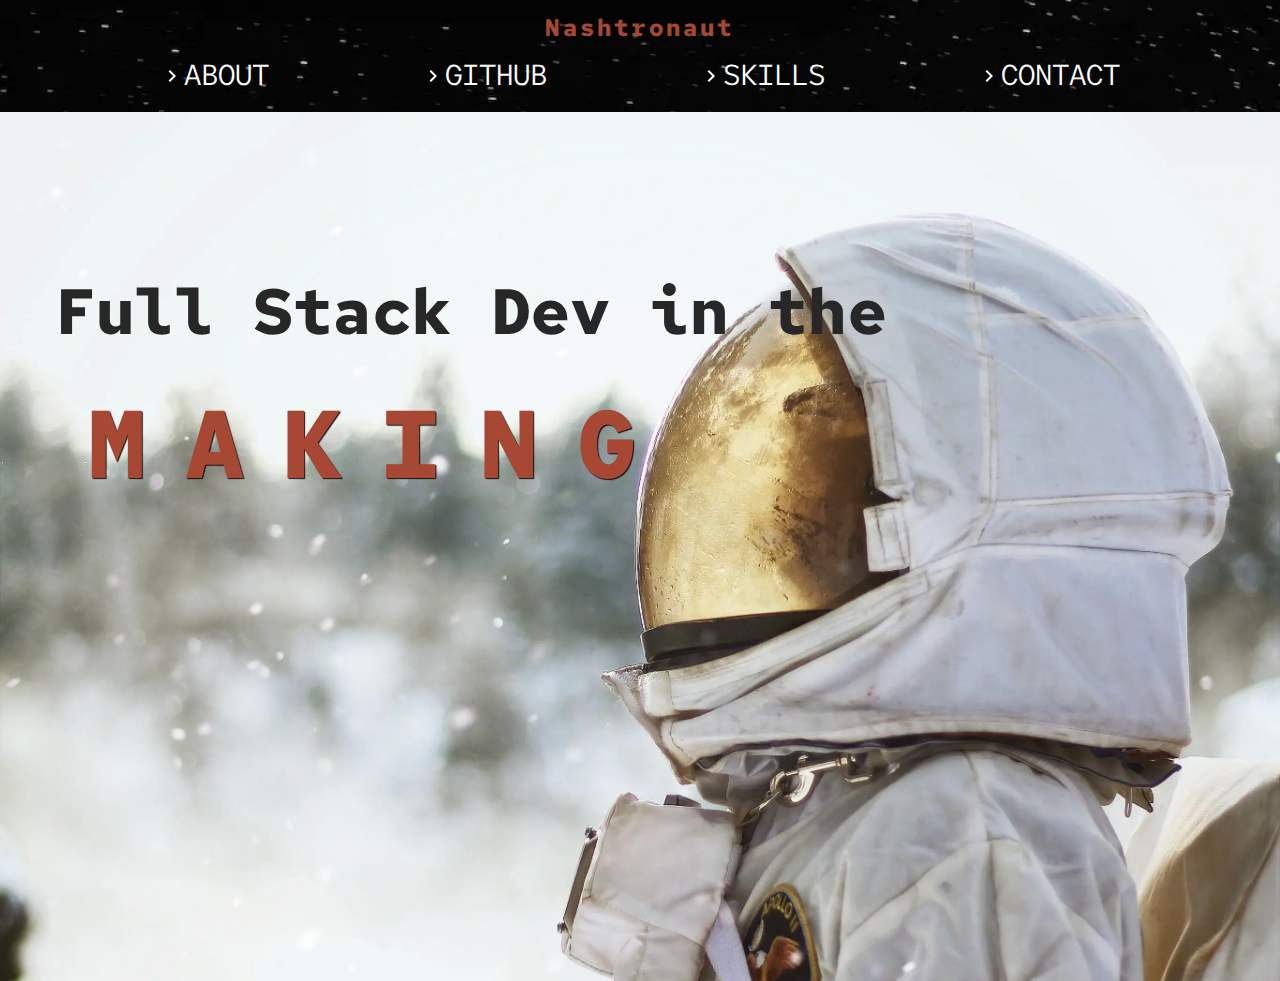
==== commit 3df216dd: "Changed colors, fixed fonts, adjusted text content, removed resume button" ====
--- a/index.html
+++ b/index.html
@@ -17,7 +17,7 @@
 <body>
 <header>
   <div class="header-container">
-    <h1><a href="index.html" style="color: #E455F1">Nashtronaut</a></h1>
+    <h1><a href="index.html" style="color: #A64833">Nashtronaut</a></h1>
     <svg class="menu-icon" xmlns="http://www.w3.org/2000/svg" height="24px" viewBox="0 0 24 24" width="24px"
          fill="#FFFFFF">
       <path d="M0 0h24v24H0V0z" fill="none"/>
--- a/css/styles.css
+++ b/css/styles.css
@@ -1,5 +1,5 @@
 /*color pallette
-hot pink #E455F1
+hot pink #A64833
 black #272727
 
 */
@@ -20,26 +20,22 @@
 nav,
 .header-container h1 a,
 .menu-icon {
-    transition: 0.5s ease-in-out;
+    transition: 0.3s ease-in-out;
 }
 
 .footer-container a svg:hover,
 .menu-icon:hover {
-    fill: #E455F1;
+    fill: #A64833;
 }
 
 footer,
 header {
-    background-image: url("../assests/images/neonbrand-OjxsirfohHU-unsplash.jpg");
+    background-image: url("../assests/images/header-footer-small.webp");
     background-repeat: no-repeat;
     background-size: cover;
     color: white;
     padding: 1rem;
-}
-
-header {
-    position: sticky;
-    top: 0;
+    z-index: 1;
 }
 
 .header-container {
@@ -83,7 +79,7 @@
 .main-menu li a:hover,
 .header-container h1 a:hover,
 .menu-icon:hover {
-    color: #E455F1;
+    color: #A64833;
 }
 
 .main-menu li:first-child {
@@ -122,9 +118,10 @@
 }
 
 .title-container span:last-of-type {
-    color: #E455F1;
+    color: #A64833;
     margin-top: 2rem;
     letter-spacing: 0.7rem;
+    text-shadow: 1px 1px 1px rgba(0,0,0,0.9);
 }
 
 /* About Me Page */
@@ -133,10 +130,9 @@
     display: flex;
     justify-content: center;
     align-items: center;
-    background-image: url("../assests/images/about-me-background.jpg");
+    background-image: url("../assests/images/about-me-background-small.webp");
     background-size: cover;
     background-repeat: no-repeat;
-    background-position-x: 40%;
     min-height: 100vh;
     padding: 1.5rem;
 }
@@ -172,8 +168,8 @@
 }
 
 .about-content span {
-    margin: 0.5rem 0;
-    color: #E455F1;
+    margin: 0.8rem 0;
+    color: #A64833;
 }
 
 .about-content p {
@@ -181,32 +177,18 @@
 }
 
 .about-content a {
-    max-width: 15rem;
-    background-color: white;
-    border-radius: 1rem;
-    padding: 0.5rem 2rem;
-    color: black;
-    text-decoration: none;
-    font-size: 1.5rem;
-    border: none;
-    box-shadow:  inset 0 0 3px rgba(0,0,0, 0.9);
-    transition: 0.5s ease-in-out;
-    outline: none;
-    margin: 3rem auto;
-}
-
-.about-content a:hover,
-.about-content:active {
-    background-color: #E455F1;
-    box-shadow:  inset 0 0 10px rgba(356,356,356,0.9);
-    color: white;
-    padding: 0.5rem 4rem;
+    color: white;
+    transition: 0.3s ease-in-out;
+}
+
+.about-content a:hover {
+    color: #A64833;
 }
 
 /* Skills Page */
 
 .skills-background {
-    background-image: url("../assests/images/skills-page-background-second.webp");
+    background-image: url("../assests/images/skills-page-background-large.webp");
     background-size: cover;
     background-position-x: 50%;
     background-repeat: no-repeat;
@@ -251,7 +233,7 @@
 }
 
 .progress-bar {
-    background-color: #E455F1;
+    background-color: #A64833;
     height: 1rem;
     width: 80%;
     border-radius: 1rem;
@@ -263,7 +245,7 @@
     display: flex;
     justify-content: center;
     align-items: center;
-    background-image: url("../assests/images/contact-page.jpg");
+    background-image: url("../assests/images/contact-page-small.webp");
     background-size: cover;
     background-position-x: 28%;
     min-height: 100vh;
@@ -281,6 +263,10 @@
     margin: 0 auto;
 }
 
+.email-me::placeholder {
+    font-family: monospace;
+}
+
 .email-me h2 {
     font-size: 2rem;
     letter-spacing: 0.2rem;
@@ -289,7 +275,7 @@
 
 .email-me h2 span {
     font-size: 3rem;
-    color: #E455F1;
+    color: #A64833;
     text-transform: uppercase;
 }
 
@@ -324,7 +310,7 @@
 
 .email-me textarea:focus,
 .email-me input:focus {
-    border: 1px solid #E455F1;
+    border: 1px solid #A64833;
 }
 
 .email-me button {
@@ -335,28 +321,28 @@
     font-size: 1.5rem;
     border: none;
     box-shadow:  inset 0 0 3px rgba(0,0,0, 0.9);
-    transition: 0.5s ease-in-out;
+    transition: 0.3s ease-in-out;
     outline: none;
+    font-family: monospace;
 }
 
 .email-me button:hover,
 .email-me button:active {
-    background-color: #E455F1;
+    background-color: #A64833;
     box-shadow:  inset 0 0 10px rgba(356,356,356,0.9);
     color: white;
     width: 55%;
 }
 
 .email-me button:focus {
-    border: 1px solid #E455F1;
+    border: 1px solid #A64833;
 }
 
 
 /* Footer Styles */
 
 footer {
-    position: sticky;
-    bottom: 0;
+    display: none;
 }
 
 .footer-container {
@@ -379,12 +365,26 @@
 @media screen and (min-width: 550px) {
     /* MEDIUM Nav Bar*/
     
+    header,
+    footer {
+        background-image: url("../assests/images/header-footer-medium.webp");
+        position: sticky;
+    }
+    
+    header {
+        top: 0;
+    }
+    
+    footer {
+        bottom: 0;
+    }
+    
     .menu-icon {
         display: none;
     }
     
     header h1 {
-        font-size: 2rem;
+        font-size: 1.5rem;
     }
     
     .header-container {
@@ -399,7 +399,7 @@
     nav {
         width: 100%;
         max-height: initial;
-        margin-top: 2rem;
+       
     }
     
     .main-menu {
@@ -464,11 +464,32 @@
         flex-flow: row wrap;
         justify-content: center;
     }
+    
+    /* MEDIUM Contact Page */
+    
+    .contact-background {
+        background-image: url("../assests/images/contact-page-medium.webp");
+    }
 }
 
 @media screen and (min-width: 770px) {
+    
+    header,
+    footer {
+        background-image: url("../assests/images/header-footer-large.webp");
+    }
+    
+    footer {
+        display: block;
+    }
+    
     .main-page-content {
-        background-position-y: 10%;
+        background-image: url("../assests/images/main-page-background-large.webp");
+        background-position-y: 40%;
+    }
+    
+    .contact-background {
+        background-image: url("../assests/images/contact-page-large.webp");
     }
     
     .title-container h2 {
@@ -490,3 +511,9 @@
     }
 }
 
+@media screen and (orientation:landscape) {
+    footer {
+        display: none;
+    }
+}
+
